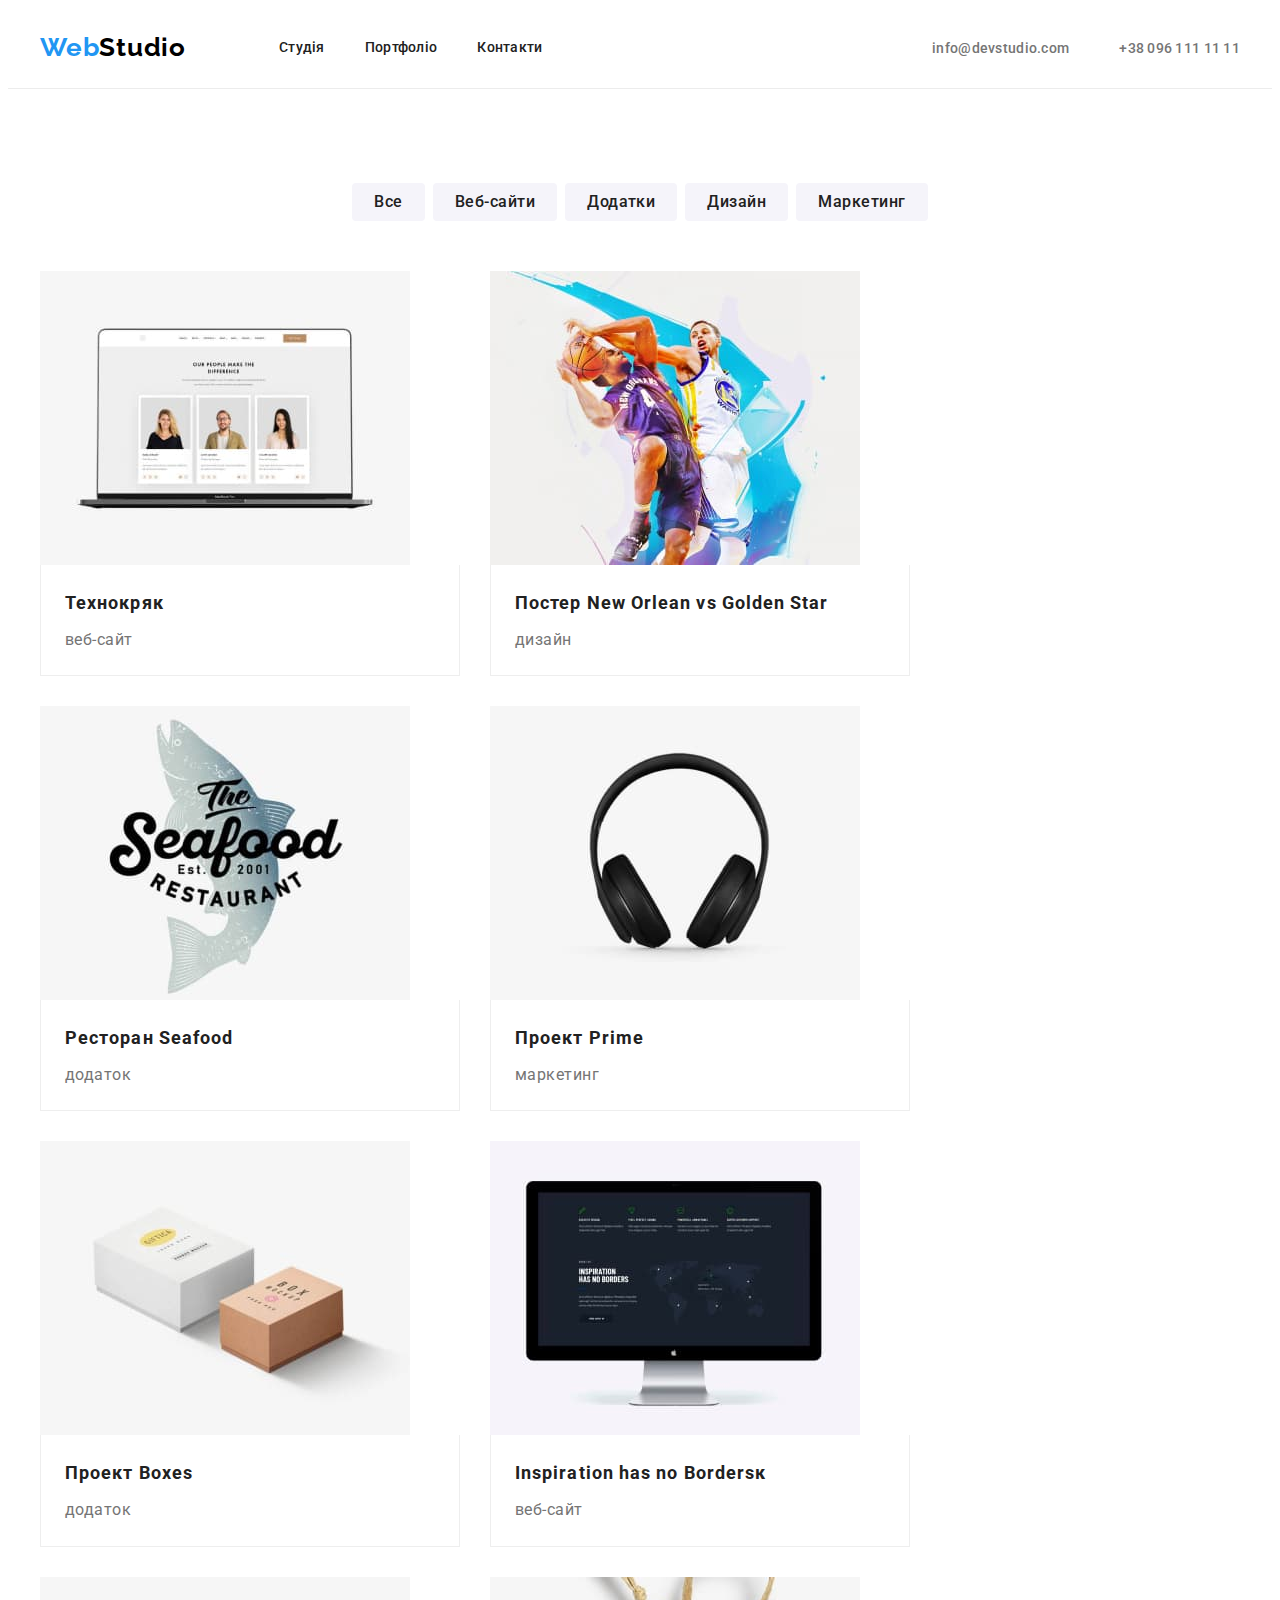
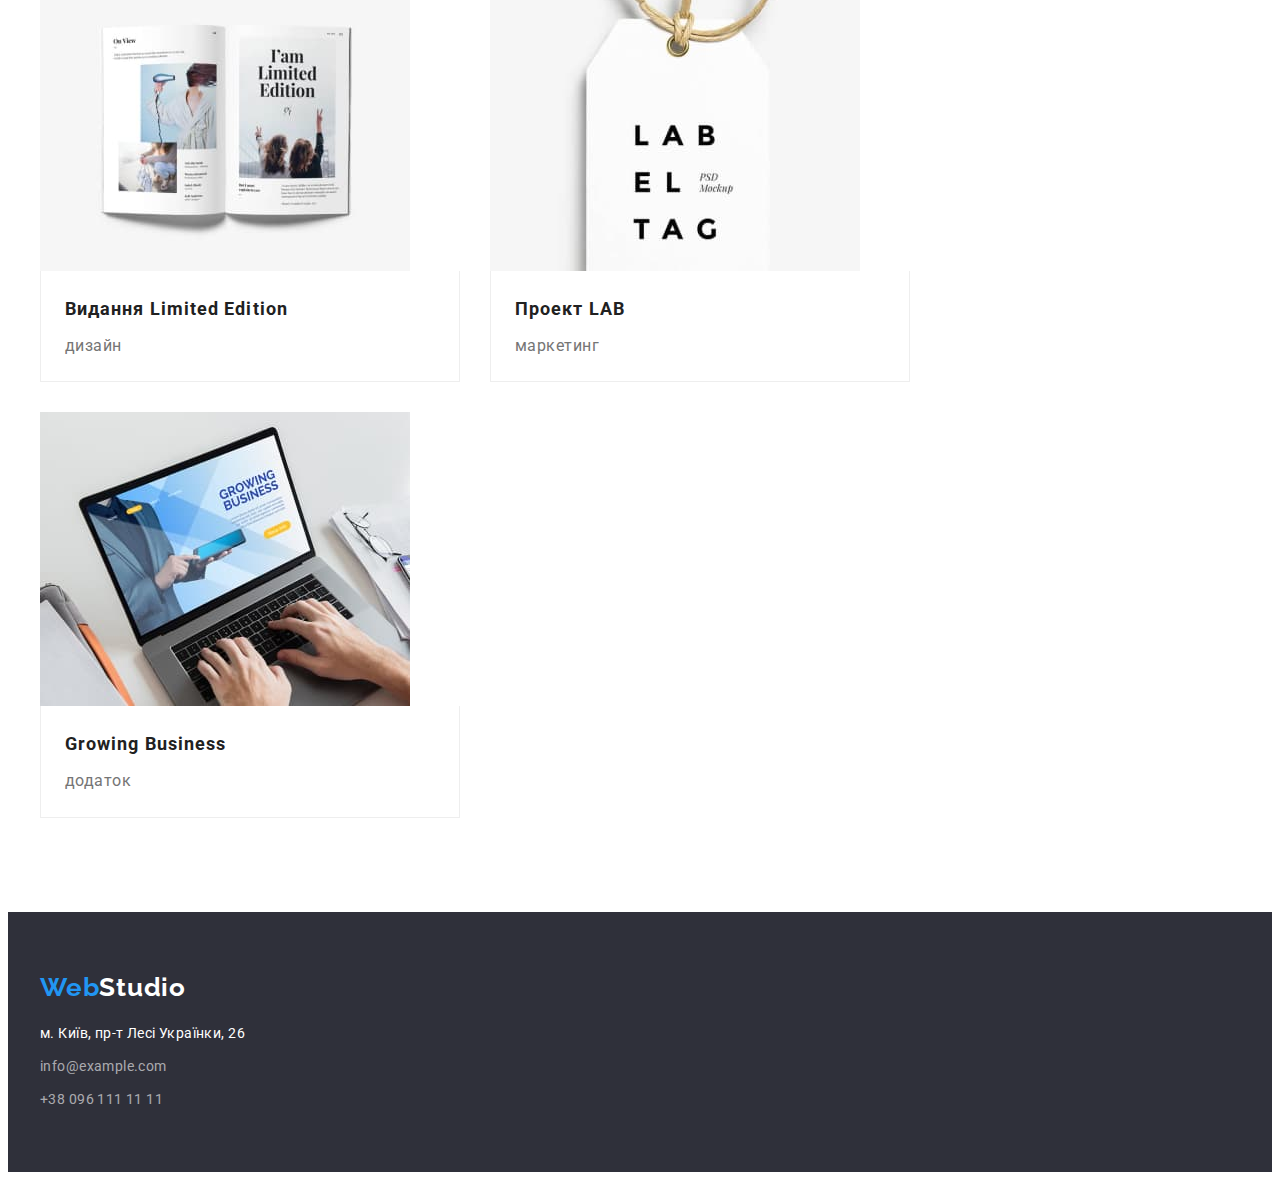
==== portfolio.html @ c410580d "Copy files" ====
<!DOCTYPE html>
<html lang="uk-UA">
<head>
    <meta charset="UTF-8">
    <meta http-equiv="X-UA-Compatible" content="IE=edge">
    <meta name="viewport" content="width=device-width, initial-scale=1.0">
    <link rel="preconnect" href="https://fonts.googleapis.com">
    <link rel="preconnect" href="https://fonts.gstatic.com" crossorigin>
    <link href="https://fonts.googleapis.com/css2?family=Raleway:wght@700&family=Roboto:wght@400;500;700;900&display=swap" rel="stylesheet">
    <title>Портфоліо Веб Студії</title>
    <link rel="stylesheet" href="https://cdnjs.cloudflare.com/ajax/libs/modern-normalize/1.1.0/modern-normalize.min.css" integrity="sha512-wpPYUAdjBVSE4KJnH1VR1HeZfpl1ub8YT/NKx4PuQ5NmX2tKuGu6U/JRp5y+Y8XG2tV+wKQpNHVUX03MfMFn9Q==" crossorigin="anonymous" referrerpolicy="no-referrer" />
    <link rel="stylesheet" href="css/styles.css" />
</head>
<body>
<!--------HEADER--------->
    <header class="header">
        <div class="container header-container">
            <nav class="header-nav">
                <a class="header-logo link" href="./index.html">Web<span>Studio</span></a>
                <ul class="header-list list">
                    <li class="header-item"><a class="header-link link" href="./index.html">Студія</a></li>
                    <li class="header-item"><a class="header-link link" href="./portfolio.html">Портфоліо</a></li>
                    <li class="header-item"><a class="header-link link" href="">Контакти</a></li>
                </ul>
            </nav>
                <ul class="contacts list">
                    <li class="mail"><a class="contacts-link link" href="mailto:info@devstudio.com">info@devstudio.com</a></li>
                    <li class="tel"><a class="contacts-link link" href="tel:+380961111111">+38 096 111 11 11</a></li>
                </ul>
        </div>
    </header>
    <main>
<!--------PORTFOLIO--------->
        <h1 class="visually-hidden">Портфоліо</h1>
        <section class="portfolio section">
            <div class="container">
<!--FILTER BUTTON-->
            <h2 class="visually-hidden">Фільтри</h2>
            <ul class="filter-list list">
                <li class="portfolio-filter-item"><button type="button current" class="filter-btn">Все</button></li>
                <li class="portfolio-filter-item"><button type="button" class="filter-btn">Веб-сайти</button></li>
                <li class="portfolio-filter-item"><button type="button" class="filter-btn">Додатки</button></li>
                <li class="portfolio-filter-item"><button type="button" class="filter-btn">Дизайн</button></li>
                <li class="portfolio-filter-item"><button type="button" class="filter-btn">Маркетинг</button></li>
            </ul>
<!--------PORTFOLIO WORKS--------->
            <h2 class="visually-hidden">Приклади робіт</h2>
            <ul class="portfolio-list list">
                    <li class="portfolio-item">
                        <img src="images/portfolio-1.jpg" alt="Веб-сайт Технокряк" width="370" height="294" />
                        <div class="portfolio-description">
                        <h2 class="portfolio-title">Технокряк</h2>
                        <p class="portfolio-text">веб-сайт</p>
                        </div>
                    </li>
                    <li class="portfolio-item">
                        <img src="images/portfolio-2.jpg" alt="Дизайн постеру New Orlean vs Golden Star" width="370" height="294" />
                        <div class="portfolio-description">
                        <h2 class="portfolio-title">Постер New Orlean vs Golden Star</h2>
                        <p class="portfolio-text">дизайн</p>
                        </div>
                    </li>
                    <li class="portfolio-item">
                        <img src="images/portfolio-3.jpg" alt="Додаток для ресторану Seafood" width="370" height="294" />
                        <div class="portfolio-description">
                        <h2 class="portfolio-title">Ресторан Seafood</h2>
                        <p class="portfolio-text">додаток</p>
                        </div>
                    </li>
                    <li class="portfolio-item">
                        <img src="images/portfolio-4.jpg" alt="Маркетинг проект Prime" width="370" height="294" />
                        <div class="portfolio-description">
                        <h2 class="portfolio-title">Проект Prime</h2>
                        <p class="portfolio-text">маркетинг</p>
                        </div>
                    </li>
                    <li class="portfolio-item">
                        <img src="images/portfolio-5.jpg" alt="Додаток для проекту Boxes" width="370" height="294" />
                        <div class="portfolio-description">
                        <h2 class="portfolio-title">Проект Boxes</h2>
                        <p class="portfolio-text">додаток</p>
                        </div>
                    </li>
                    <li class="portfolio-item">
                        <img src="images/portfolio-6.jpg" alt="Веб-сайт Inspiration has no Bordersк" width="370" height="294" />
                        <div class="portfolio-description">
                        <h2 class="portfolio-title">Inspiration has no Bordersк</h2>
                        <p class="portfolio-text">веб-сайт</p>
                        </div>
                    </li>
                    <li class="portfolio-item">
                        <img src="images/portfolio-7.jpg" alt="Дизайн видання Limited Edition" width="370" height="294" />
                        <div class="portfolio-description">
                        <h2 class="portfolio-title">Видання Limited Edition</h2>
                        <p class="portfolio-text">дизайн</p>
                        </div>
                    </li>
                    <li class="portfolio-item">
                        <img src="images/portfolio-8.jpg" alt="Маркетинг проекту LAB" width="370" height="294" />
                        <div class="portfolio-description">
                        <h2 class="portfolio-title">Проект LAB</h2>
                        <p class="portfolio-text">маркетинг</p>
                        </div>
                    </li>
                    <li class="portfolio-item">
                        <img src="images/portfolio-9.jpg" alt="Додаток для Growing Business" width="370" height="294" />
                        <div class="portfolio-description">
                        <h2 class="portfolio-title">Growing Business</h2>
                        <p class="portfolio-text">додаток</p>
                        </div>
                    </li>
                </ul>
            </div>
        </section>
    </main>
<!--------FOOTER---------> 
    <footer class="footer">
        <div class="container">
            <a class="footer-logo link" href="./index.html">Web<span>Studio</span></a>
            <address class="address">
                <ul class="adress-list list">
                    <li class="address-item address-link-item"><a class="address-link link" href="https://goo.gl/maps/mcbDyAHMGKXvk1hA8" target="_blank" rel="noopener noreferrer">м. Київ, пр-т Лесі Українки, 26</a></li>
                    <li class="address-item mail-link-item"><a class="mail-link link" href="mailto:info@example.com">info@example.com</a></li>
                    <li class="address-item"><a class="tel-link link" href="tel:+380961111111">+38 096 111 11 11</a></li>
                </ul>
            </address>
        </div>
    </footer>
</body>
</html>
---- css/styles.css ----
:root {
/*--------FONTS---------*/
    --main-font: Roboto, sans-serif;
    --secondary-font: Raleway, sans-serif;
/*--------TEXT COLOR---------*/
    --main-page-color: #212121;
    --secondary-page-color: #757575;
    --accent-color: #2196f3;
/*--------BACKGROUND COLOR---------*/
    --dark: #2f303a;
    --light: #f5f4fa;
}

/*--------RESET STYLES---------*/

p,
h1,
h2,
h3,
h4,
h5,
h6 {
    margin: 0;
}

ul,
ol {
    margin: 0;
    padding-left: 0;
}

.list {
    list-style: none;
    padding: 0;
    margin: 0;
}

.link {
    text-decoration: none;
    color: currentColor;
}

/*--------BASE STYLES---------*/

.container {
    max-width: 1200px;
    margin-left: auto;
    margin-right: auto;
    padding-left: 15px;
    padding-right: 15px;
    /*outline: 2px solid red;*/
}

img {
    display: block;
    max-width: 100%;
    height: auto;
}

.section {
    padding-top: 94px;
    padding-bottom: 94px;
}

.visually-hidden {
    position: absolute;
    width: 1px;
    height: 1px;
    margin: -1px;
    border: 0;
    padding: 0;
    white-space: nowrap;
    clip-path: inset(100%);
    clip: rect(0 0 0 0);
    overflow: hidden;
}

/*--------BODY---------*/

body {
    font-family: var(--main-font);
    color: var(--main-page-color);
}

/*--------HEADER---------*/

.header {
    border-bottom: 1px solid #ececec;
}

.header-container {
    display: flex;
    align-items: center;
}

.header-list {
    display: flex;
    gap: 40px;
}

.header-logo {    
    margin-right: 93px;
    font-family: var(--secondary-font);
    font-weight: 700;
    font-size: 26px;
    line-height: 1.2;
    letter-spacing: 0.03em;
    color: var(--accent-color);
}

.header-nav {
    margin-right: auto;
    display: flex;
    align-items: center;
}

.header-logo span {
    color: #000000;
}

.header-link {
    display: block;
    padding-top: 32px;
    padding-bottom: 32px;
    font-weight: 500;
    font-size: 14px;
    line-height: 1.14;
    letter-spacing: 0.02em;
    color: var(--main-page-color);
}

.header-link:hover,
.header-link:focus,
.contacts-link:hover,
.contacts-link:focus {
    color: var(--accent-color);
}

.contacts {
    display: flex;
}

.mail {    
    margin-right: 50px;
}

.contacts-link {
    padding-top: 32px;
    padding-bottom: 32px;
    font-weight: 500;
    font-size: 14px;
    line-height: 1.14;
    letter-spacing: 0.02em;
    color: var(--secondary-page-color);
}

/*--------HERO---------*/

.hero {
    padding-top: 200px;
    padding-bottom: 200px;
    text-align: center;
    background-color: var(--dark);
}

.hero-title {
    width: 696px;
    margin-left: auto;
    margin-right: auto;
    margin-bottom: 30px;
    font-weight: 900;
    font-size: 44px;
    line-height: 1.36;
    letter-spacing: 0.06em;
    text-transform: uppercase;
    color: #ffffff;
}

.hero-btn {
    min-width: 200px;
    min-height: 50px;
    padding: 10px 32px;
    font-family: var(--main-font);
    font-weight: 700;
    font-size: 16px;
    line-height: 1.88;
    letter-spacing: 0.06em;
    cursor: pointer;
    color: #ffffff;
    background-color: var(--accent-color);
    border: none;
    box-shadow: 0px 4px 4px rgba(0, 0, 0, 0.15);
    border-radius: 4px;
}

.hero-btn:hover,
.hero-btn:focus {
    background-color: #188ce8;
    border: none;
}

/*--------FEATURES---------*/

.features-list {
    display: flex;
}

.features-item {
    width: 270px;
    margin-right: 30px;
}

.features-item:last-child {
    margin-right: 0;
}

.features-title {
    margin-bottom: 10px;
    font-weight: 700;
    font-size: 14px;
    line-height: 1.14;
    letter-spacing: 0.03em;
    text-transform: uppercase;
}

.features-text {
    font-size: 14px;
    line-height: 1.71;
    letter-spacing: 0.03em;
    color: var(--secondary-page-color);
}

/*--------WORK---------*/

.work {
    padding-top: 0;
}

.work-title {
    margin-bottom: 50px;
    font-weight: 700;
    font-size: 36px;
    line-height: 1.16;
    letter-spacing: 0.03em;
    text-align: center;
}

.work-list {
    display: flex;
    margin-right: auto;
    margin-left: auto;
}

.work-item {
    margin-right: 30px;
}

.work-item:last-child {
    margin-right: 0;
}

/*--------OUR TEAM---------*/

.team {
    background-color: var(--light);
}

.team-title {
    margin-bottom: 50px;
    font-weight: 700;
    font-size: 36px;
    line-height: 1.2;
    text-align: center;
    letter-spacing: 0.03em;
    color: var(--main-page-color);
}

.team-cards {
    display: flex;
}

.card {
    margin-right: 30px;
    box-shadow: 0px 1px 3px rgba(0, 0, 0, 0.12), 0px 1px 1px rgba(0, 0, 0, 0.14), 0px 2px 1px rgba(0, 0, 0, 0.2);
    border-radius: 0px 0px 4px 4px;
}

.card:last-child {
    margin-right: 0;
}

.card-title {
    margin-bottom: 10px;
    font-weight: 500;
    font-size: 16px;
    line-height: 1.19;
    letter-spacing: 0.03em;
    text-align: center;
}

.card-text {
    font-size: 16px;
    line-height: 1.19;
    letter-spacing: 0.03em;
    text-align: center;
    color: var(--secondary-page-color);
}

.card-description {
    padding-top: 30px;
    padding-bottom: 30px;
    background-color: #ffffff;
}


/*--------FOOTER---------*/

.footer {
    background-color: var(--dark);
    padding-top: 60px;
    padding-bottom: 60px;
}

.footer-logo {
    display: inline-block;
    margin-bottom: 20px;
    font-family: var(--secondary-font);
    font-weight: 700;
    font-size: 26px;
    line-height: 1.19;
    letter-spacing: 0.03em;
    color: var(--accent-color);
}

.footer span {
    color: #ffffff;
}

.adress-list {
    font-style: normal;
}

.address-item {
    margin-bottom: 0;
}

.address-link {
    font-family: var(--main-font);
    font-size: 14px;
    line-height: 1.71;
    letter-spacing: 0.03em;
    color: #ffffff;
}

.address-link-item,
.mail-link-item {
    margin-bottom: 9px;
}

.mail-link,
.tel-link {
    font-family: var(--main-font);
    font-size: 14px;
    line-height: 1.71;
    letter-spacing: 0.03em;
    color: rgba(255, 255, 255, 0.6);
}

.address-link:hover,
.address-link:focus,
.mail-link:hover,
.mail-link:focus,
.tel-link:hover,
.tel-link:focus {
    color: var(--accent-color);
}

/*------------------PORTFOLIO.HTML------------------*/

/*--------FILTER---------*/

.filter-list {
    display: flex;
    margin-left: auto;
    margin-right: auto;
    justify-content: center;
    margin-bottom: 50px;
}

.filter-btn {
    padding-left: 22px;
    padding-right: 22px;
    padding-top: 6px;
    padding-bottom: 6px;
    font-family: var(--main-font);
    color: var(--main-page-color);
    font-weight: 500;
    font-size: 16px;
    line-height: 1.6;
    letter-spacing: 0.03em;
    text-align: center;
    background-color: var(--light);
    cursor: pointer;
    border: none;
    border-radius: 4px;
}

.filter-btn:hover,
.filter-btn:focus,
.current {
    color: #ffffff;
    background-color: var(--accent-color);
    box-shadow: 0px 3px 1px rgba(0, 0, 0, 0.1), 0px 1px 2px rgba(0, 0, 0, 0.08), 0px 2px 2px rgba(0, 0, 0, 0.12);
}

.portfolio-filter-item {
    margin-right: 8px;
}

.portfolio-filter-item:last-child {
    margin-right: 0;
}

/*--------PORTFOLIO---------*/

.portfolio-list {
    display: flex;
    flex-wrap: wrap;
    gap: 30px;
}

.portfolio-item {
    flex-basis: calc((100% - 2 * 30) / 3);
}

.portfolio-title {
    margin-bottom: 4px;
    font-weight: 700;
    font-size: 18px;
    line-height: 2;
    letter-spacing: 0.06em;
}

.portfolio-text {
    font-size: 16px;
    line-height: 1.9;
    letter-spacing: 0.03em;
    color: var(--secondary-page-color);
}

.portfolio-description {
    padding-top: 20px;
    padding-bottom: 20px;
    padding-left: 24px;
    padding-right: 24px;
    width: 370px;
    border: 1px solid #eeeeee;
    border-top: none;
}
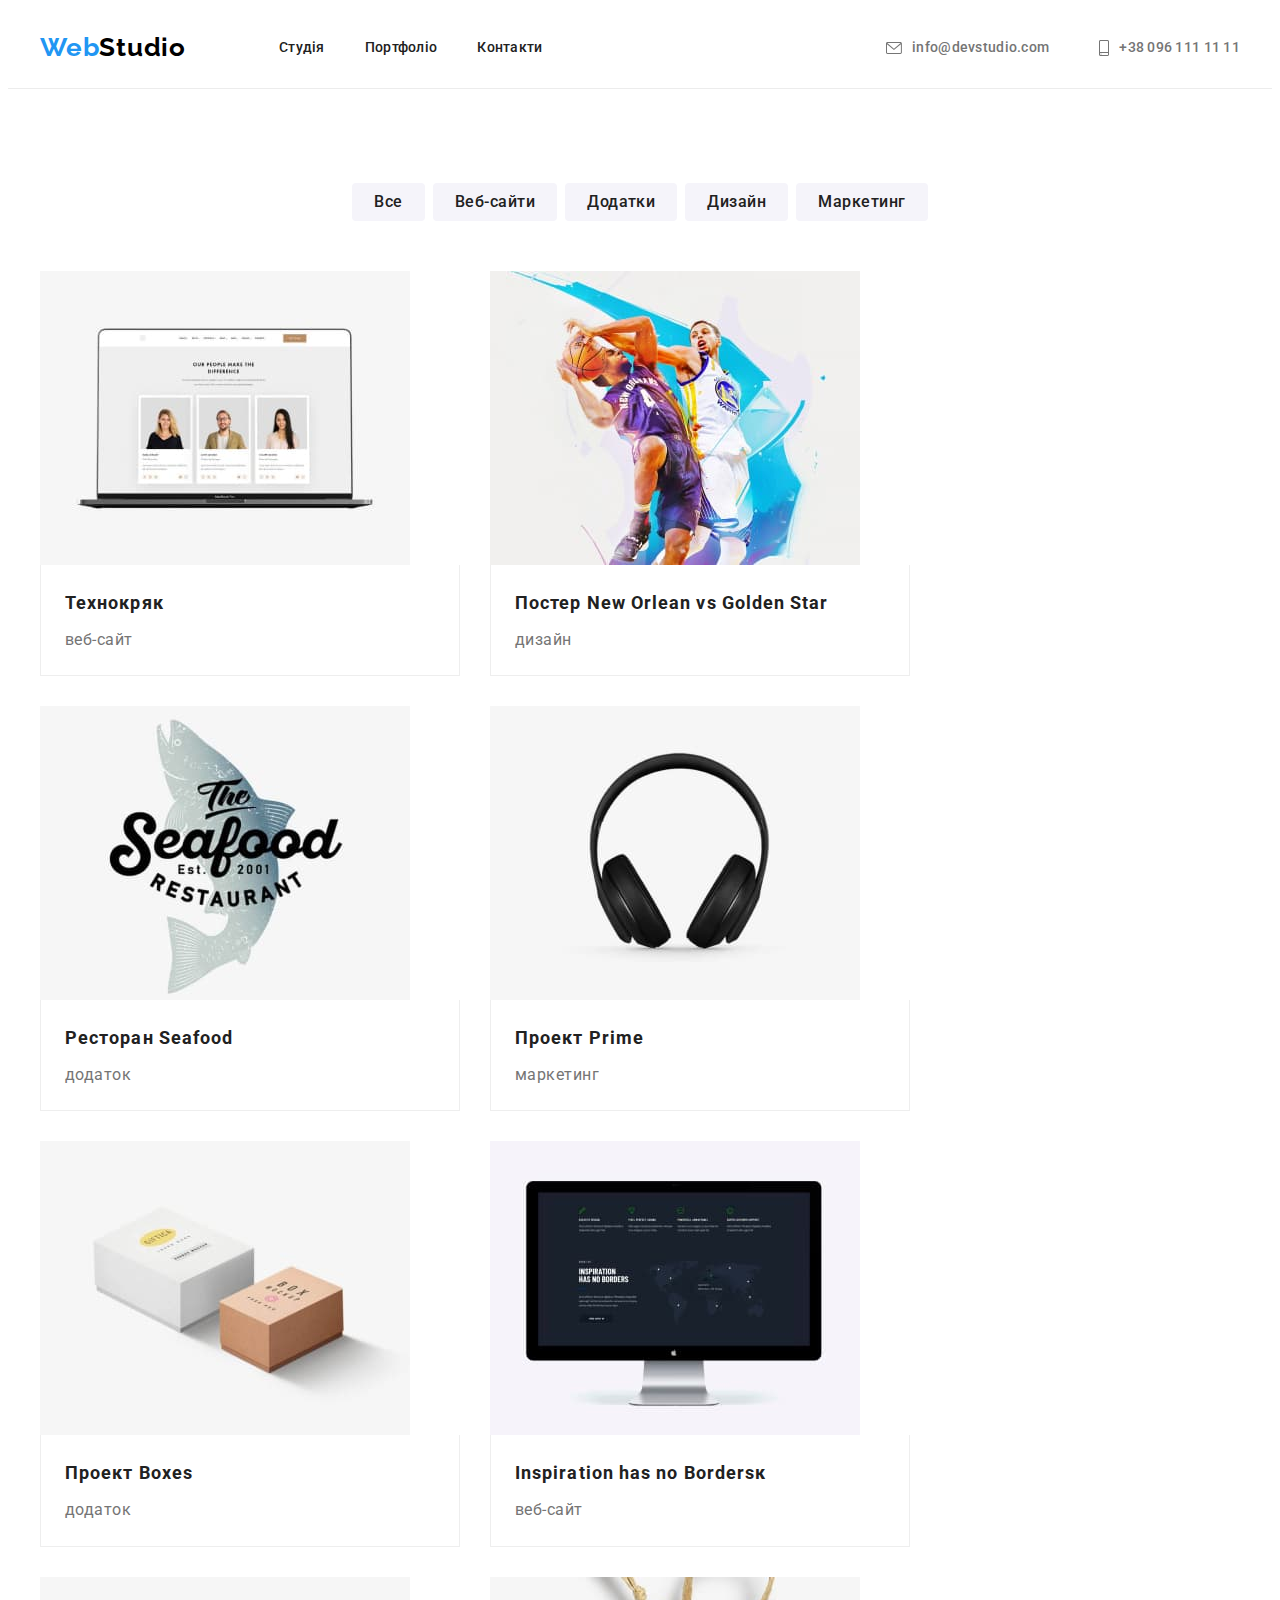
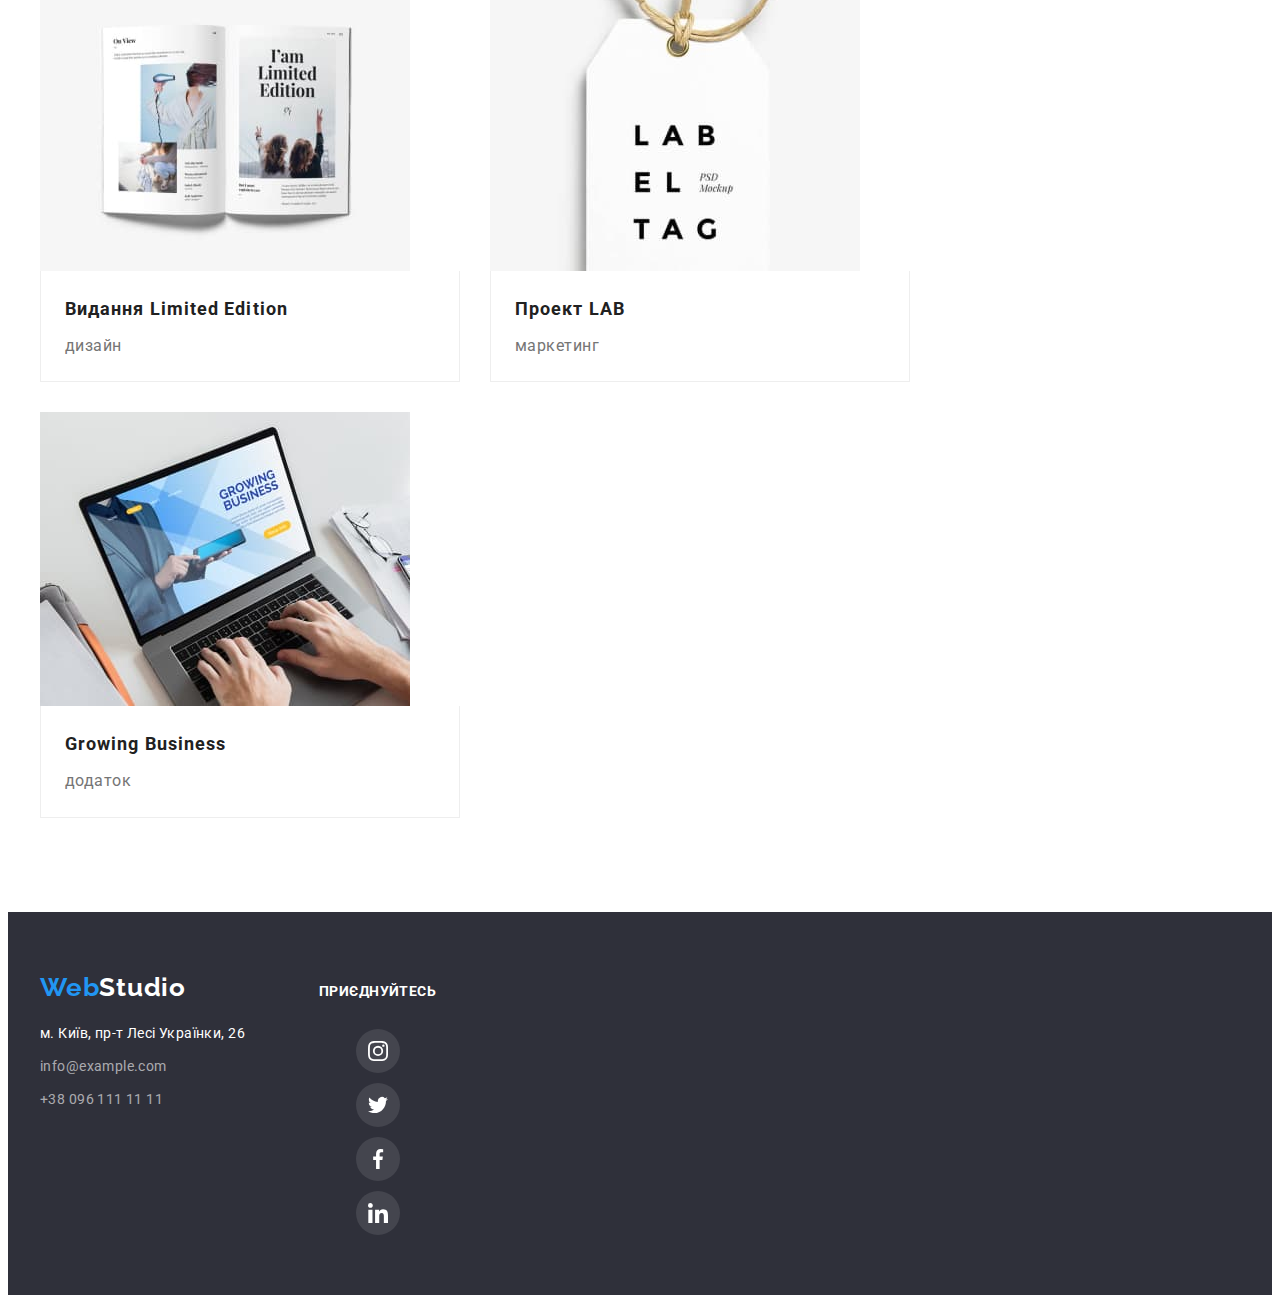
==== commit 4b55c084: "some changes" ====
--- a/portfolio.html
+++ b/portfolio.html
@@ -24,8 +24,8 @@
                 </ul>
             </nav>
                 <ul class="contacts list">
-                    <li class="mail"><a class="contacts-link link" href="mailto:info@devstudio.com">info@devstudio.com</a></li>
-                    <li class="tel"><a class="contacts-link link" href="tel:+380961111111">+38 096 111 11 11</a></li>
+                    <li class="mail"><a class="contacts-link link" href="mailto:info@devstudio.com"> <svg class="contact-icon" width="16" height="12"><use href="./images/icons.svg#icon-mail-ico"></use></svg> info@devstudio.com</a></li>
+                    <li class="tel"><a class="contacts-link link" href="tel:+380961111111"> <svg class="contact-icon" width="10" height="16"><use href="./images/icons.svg#icon-phone-ico"></use></svg> +38 096 111 11 11</a></li>
                 </ul>
         </div>
     </header>
@@ -116,14 +116,55 @@
 <!--------FOOTER---------> 
     <footer class="footer">
         <div class="container">
-            <a class="footer-logo link" href="./index.html">Web<span>Studio</span></a>
-            <address class="address">
-                <ul class="adress-list list">
-                    <li class="address-item address-link-item"><a class="address-link link" href="https://goo.gl/maps/mcbDyAHMGKXvk1hA8" target="_blank" rel="noopener noreferrer">м. Київ, пр-т Лесі Українки, 26</a></li>
-                    <li class="address-item mail-link-item"><a class="mail-link link" href="mailto:info@example.com">info@example.com</a></li>
-                    <li class="address-item"><a class="tel-link link" href="tel:+380961111111">+38 096 111 11 11</a></li>
+            <div class="footer-container">
+                <a class="footer-logo link" href="./index.html">Web<span>Studio</span></a>
+                <address class="address">
+                    <ul class="adress-list list">
+                        <li class="address-item address-link-item"><a class="address-link link" href="https://goo.gl/maps/mcbDyAHMGKXvk1hA8" target="_blank" rel="noopener noreferrer">м. Київ, пр-т Лесі Українки, 26</a></li>
+                        <li class="address-item mail-link-item"><a class="mail-link link" href="mailto:info@example.com">info@example.com</a></li>
+                        <li class="address-item"><a class="tel-link link" href="tel:+380961111111">+38 096 111 11 11</a></li>
+                    </ul>
+                </address>
+            </div>
+            <div class="footer-container footer-container-social">
+                <h3 class="footer-join-title">Приєднуйтесь</h3>
+                <ul class="footer-social list">
+                    <li class="footer-social-item">
+                        <a href="" class="footer-social-link link" aria-label="instagram">
+                            <svg class="footer-social-icon" width="20" height="20">
+                                <use href="./images/icons.svg#icon-instagram-social"></use>
+                            </svg>
+                        </a>
+                    </li>
                 </ul>
-            </address>
+                <ul class="footer-social list">
+                    <li class="footer-social-item">
+                        <a href="" class="footer-social-link link" aria-label="twitter">
+                            <svg class="footer-social-icon" width="20" height="20">
+                                <use href="./images/icons.svg#icon-twitter-social"></use>
+                            </svg>
+                        </a>
+                    </li>
+                </ul>
+                <ul class="footer-social list">
+                    <li class="footer-social-item">
+                        <a href="" class="footer-social-link link" aria-label="facebook">
+                            <svg class="footer-social-icon" width="20" height="20">
+                                <use href="./images/icons.svg#icon-facebook-social"></use>
+                            </svg>
+                        </a>
+                    </li>
+                </ul>
+                <ul class="footer-social list">
+                    <li class="footer-social-item">
+                        <a href="" class="footer-social-link link" aria-label="linkedin">
+                            <svg class="footer-social-icon" width="20" height="20">
+                                <use href="./images/icons.svg#icon-linkedin-social"></use>
+                            </svg>
+                        </a>
+                    </li>
+                </ul>
+            </div>
         </div>
     </footer>
 </body>
--- a/css/styles.css
+++ b/css/styles.css
@@ -140,6 +140,12 @@
     display: flex;
 }
 
+.contact-icon {
+    fill: currentColor;
+    margin-right: 10px;
+    background-position: center;
+}
+
 .mail {    
     margin-right: 50px;
 }
@@ -152,6 +158,8 @@
     line-height: 1.14;
     letter-spacing: 0.02em;
     color: var(--secondary-page-color);
+    display: flex;
+    align-items: center;
 }
 
 /*--------HERO---------*/
@@ -161,6 +169,14 @@
     padding-bottom: 200px;
     text-align: center;
     background-color: var(--dark);
+    background-image: linear-gradient(rgba(47, 48, 58, 0.4), rgba(47, 48, 58, 0.4)), url(../images/background-img.jpg);
+    background-repeat: no-repeat;
+    background-position: center;
+    background-size: cover;
+    height: 600px;
+    max-width: 1600px;
+    margin-left: auto;
+    margin-right: auto;
 }
 
 .hero-title {
@@ -214,6 +230,16 @@
     margin-right: 0;
 }
 
+.features-icon-container {
+    display: flex;
+    height: 120px;
+    margin-bottom: 30px;
+    align-items: center;
+    justify-content: center;
+    border-radius: 4px;
+    background-color: var(--light);
+}
+
 .features-title {
     margin-bottom: 10px;
     font-weight: 700;
@@ -304,6 +330,7 @@
     letter-spacing: 0.03em;
     text-align: center;
     color: var(--secondary-page-color);
+    margin-bottom: 16px;
 }
 
 .card-description {
@@ -312,6 +339,83 @@
     background-color: #ffffff;
 }
 
+.card-social {
+    display: flex;
+    align-items: center;
+    justify-content: center;
+    gap: 10px;
+}
+
+.card-social-item {
+    width: 44px;
+    height: 44px;
+}
+
+.card-social-link {
+    display: flex;
+    align-items: center;
+    justify-content: center;
+    height: 100%;    
+    color: #AFB1B8;
+    background-color: #ffffff;
+    border-radius: 50%;
+}
+
+.card-social-link:hover,
+.card-social-link:focus {
+    background-color: var(--accent-color);
+    color: #ffffff;
+}
+
+.card-social-icon {
+    fill: currentColor;
+}
+
+/*--------CLIENTS---------*/
+
+.clients-title {
+    margin-bottom: 50px;
+    font-weight: 700;
+    font-size: 36px;
+    line-height: 1.16;
+    letter-spacing: 0.03em;
+    text-align: center;
+}
+
+.clients-list {
+    display: flex;
+    justify-content: center;
+}
+
+
+.clients-item:not(:last-child){
+    margin-right: 30px;
+}
+
+.clients-item {
+    width: 170px;
+    height: 92px;
+}
+
+.clients-link {
+    display: flex;
+    height: 100%;
+    align-items: center;
+    justify-content: center;
+    color: #AFB1B8;
+    border: 1px solid #AFB1B8;
+    border-radius: 4px;
+}
+
+.clients-link:hover,
+.clients-link:focus {
+    color: var(--accent-color);
+    border: 1px solid var(--accent-color)
+}
+
+.clients-icon {
+    fill: currentColor;
+}
 
 /*--------FOOTER---------*/
 
@@ -373,6 +477,59 @@
 .tel-link:hover,
 .tel-link:focus {
     color: var(--accent-color);
+}
+
+.footer-container {
+    display: inline-grid;
+    align-items: baseline;
+}
+
+.footer-container-social {
+    gap: 10px;
+}
+
+.footer-container:not(:last-child) {
+    margin-right: 70px;
+}
+
+.footer-join-title {
+    margin-top: 0;
+    margin-bottom: 20px;
+    font-weight: 700;
+    font-size: 14px;
+    line-height: 16px;
+    letter-spacing: 0.03em;
+    text-transform: uppercase;
+    color: #ffffff;
+}
+
+.footer-social {
+    display: flex;
+    justify-content: center;
+}
+
+.footer-social-item {
+    width: 44px;
+    height: 44px;
+}
+
+.footer-social-link {
+    display: flex;
+    align-items: center;
+    justify-content: center;
+    height: 100%;
+    color: #ffffff;
+    background-color: rgba(255, 255, 255, 0.1);
+    border-radius: 50%;
+}
+
+.footer-social-link:hover,
+.footer-social-link:focus {
+    background-color: var(--accent-color);
+}
+
+.footer-social-icon {
+    fill: currentColor;
 }
 
 /*------------------PORTFOLIO.HTML------------------*/
@@ -433,6 +590,10 @@
     flex-basis: calc((100% - 2 * 30) / 3);
 }
 
+.portfolio-item:hover {
+    box-shadow: 0px 1px 1px rgba(0, 0, 0, 0.12), 0px 4px 4px rgba(0, 0, 0, 0.06), 1px 4px 6px rgba(0, 0, 0, 0.16);
+}
+
 .portfolio-title {
     margin-bottom: 4px;
     font-weight: 700;
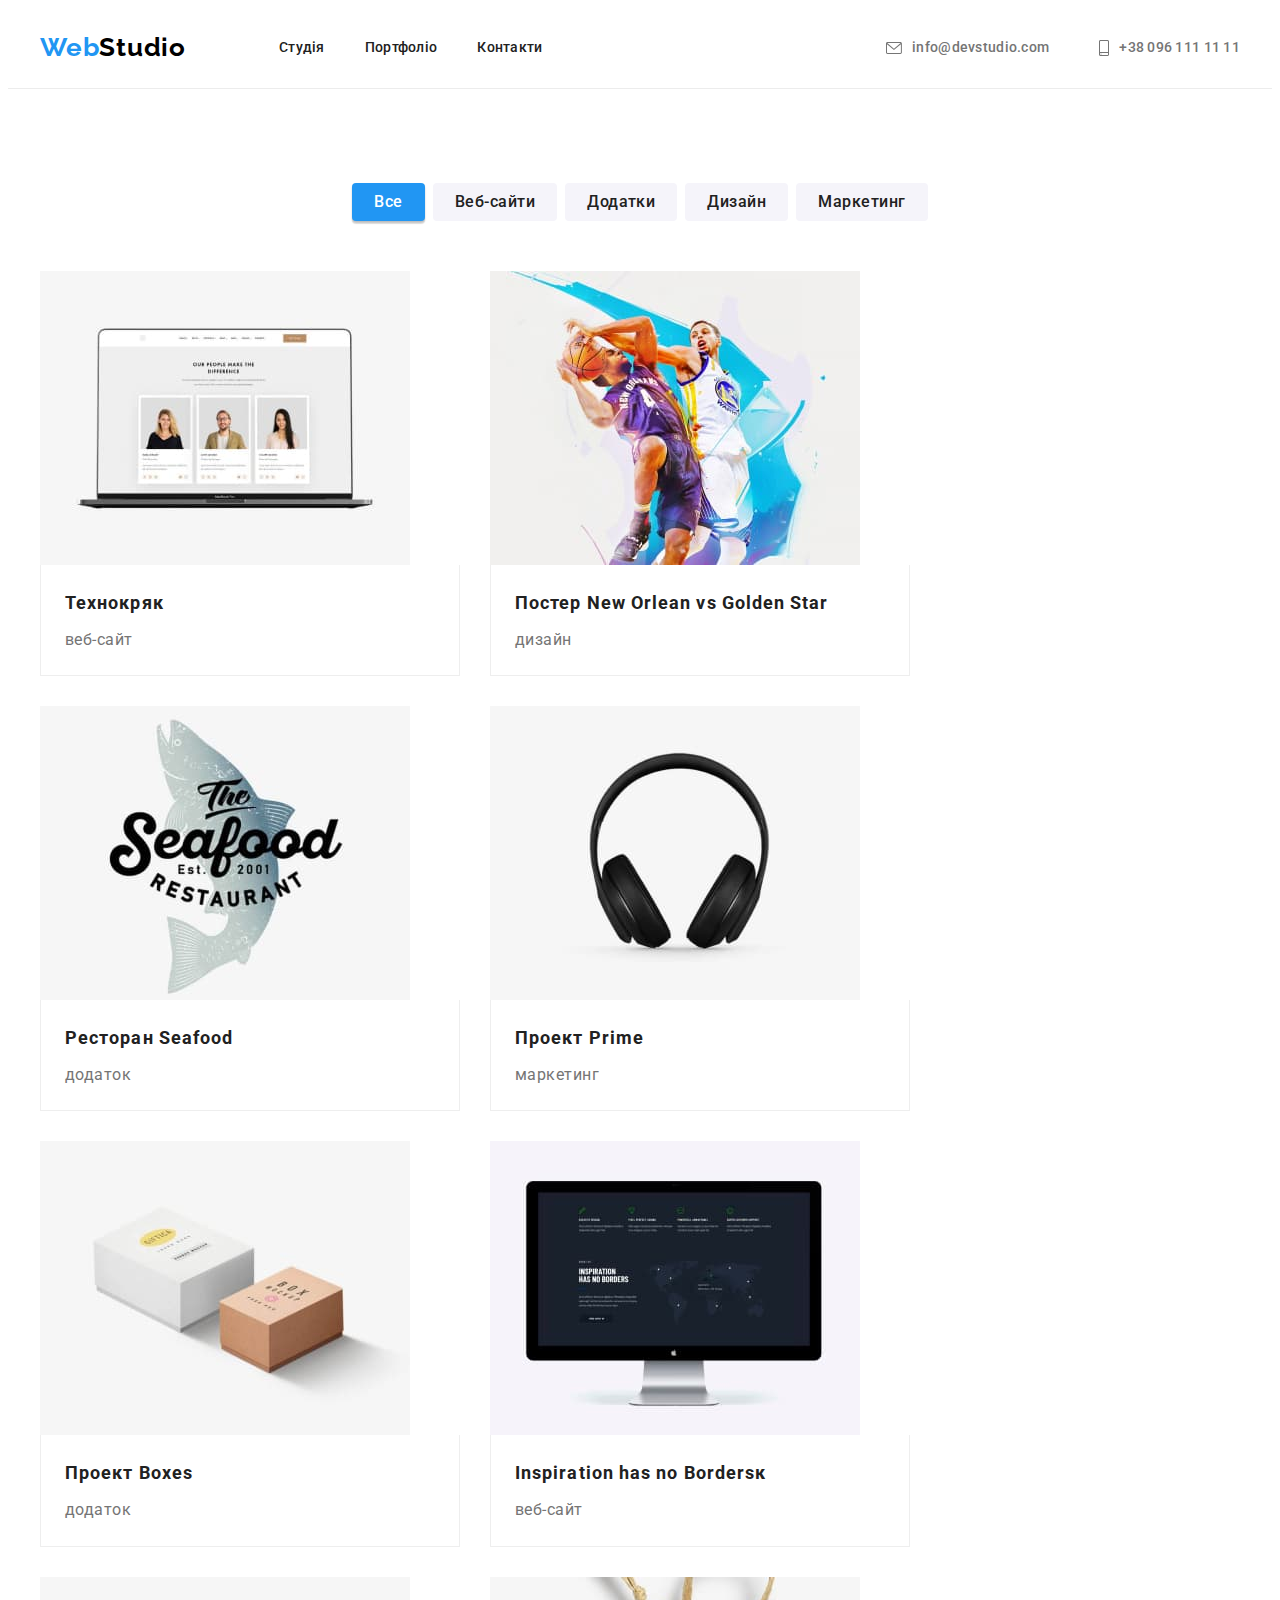
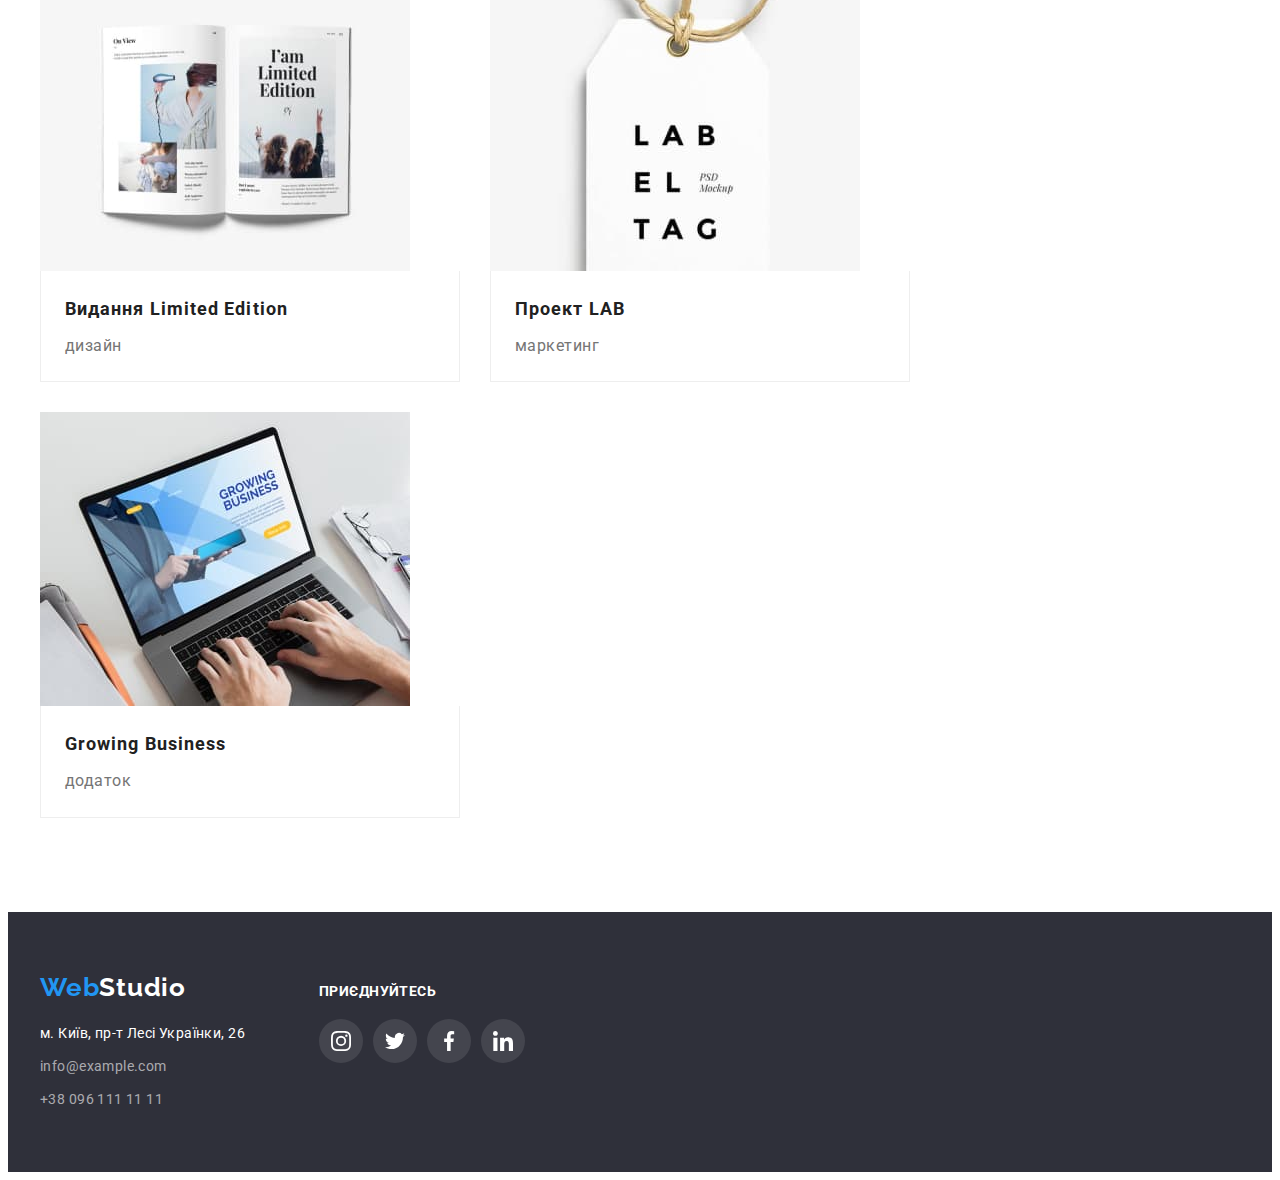
==== commit 06af5d9a: "some changes" ====
--- a/portfolio.html
+++ b/portfolio.html
@@ -37,7 +37,7 @@
 <!--FILTER BUTTON-->
             <h2 class="visually-hidden">Фільтри</h2>
             <ul class="filter-list list">
-                <li class="portfolio-filter-item"><button type="button current" class="filter-btn">Все</button></li>
+                <li class="portfolio-filter-item"><button type="button" class="filter-btn current">Все</button></li>
                 <li class="portfolio-filter-item"><button type="button" class="filter-btn">Веб-сайти</button></li>
                 <li class="portfolio-filter-item"><button type="button" class="filter-btn">Додатки</button></li>
                 <li class="portfolio-filter-item"><button type="button" class="filter-btn">Дизайн</button></li>
@@ -130,39 +130,33 @@
                 <h3 class="footer-join-title">Приєднуйтесь</h3>
                 <ul class="footer-social list">
                     <li class="footer-social-item">
-                        <a href="" class="footer-social-link link" aria-label="instagram">
+                        <a href="" class="footer-social-link link" target="_blank" rel="noopener noreferrer" aria-label="instagram">
                             <svg class="footer-social-icon" width="20" height="20">
                                 <use href="./images/icons.svg#icon-instagram-social"></use>
                             </svg>
                         </a>
                     </li>
-                </ul>
-                <ul class="footer-social list">
                     <li class="footer-social-item">
-                        <a href="" class="footer-social-link link" aria-label="twitter">
+                        <a href="" class="footer-social-link link" target="_blank" rel="noopener noreferrer" aria-label="twitter">
                             <svg class="footer-social-icon" width="20" height="20">
                                 <use href="./images/icons.svg#icon-twitter-social"></use>
                             </svg>
                         </a>
                     </li>
-                </ul>
-                <ul class="footer-social list">
                     <li class="footer-social-item">
-                        <a href="" class="footer-social-link link" aria-label="facebook">
+                        <a href="" class="footer-social-link link" target="_blank" rel="noopener noreferrer" aria-label="facebook">
                             <svg class="footer-social-icon" width="20" height="20">
                                 <use href="./images/icons.svg#icon-facebook-social"></use>
                             </svg>
                         </a>
                     </li>
-                </ul>
-                <ul class="footer-social list">
                     <li class="footer-social-item">
-                        <a href="" class="footer-social-link link" aria-label="linkedin">
+                        <a href="" class="footer-social-link link" target="_blank" rel="noopener noreferrer" aria-label="linkedin">
                             <svg class="footer-social-icon" width="20" height="20">
                                 <use href="./images/icons.svg#icon-linkedin-social"></use>
                             </svg>
                         </a>
-                    </li>
+                    </li>                   
                 </ul>
             </div>
         </div>
--- a/css/styles.css
+++ b/css/styles.css
@@ -290,85 +290,77 @@
 .team {
     background-color: var(--light);
 }
+.team-cards {
+    display: flex;
+    text-align: center;
+    gap: 30px;
+}
 
 .team-title {
+    font-weight: 700;
+    font-size: 36px;
+    line-height: 1.17;
+    text-align: center;
+    letter-spacing: 0.03em;
+    color: var(--main-page-color);
     margin-bottom: 50px;
-    font-weight: 700;
-    font-size: 36px;
-    line-height: 1.2;
-    text-align: center;
-    letter-spacing: 0.03em;
-    color: var(--main-page-color);
-}
-
-.team-cards {
-    display: flex;
-}
-
-.card {
-    margin-right: 30px;
-    box-shadow: 0px 1px 3px rgba(0, 0, 0, 0.12), 0px 1px 1px rgba(0, 0, 0, 0.14), 0px 2px 1px rgba(0, 0, 0, 0.2);
-    border-radius: 0px 0px 4px 4px;
-}
-
-.card:last-child {
-    margin-right: 0;
-}
-
+}
 .card-title {
-    margin-bottom: 10px;
     font-weight: 500;
     font-size: 16px;
     line-height: 1.19;
     letter-spacing: 0.03em;
-    text-align: center;
+    margin-bottom: 10px;
 }
 
 .card-text {
     font-size: 16px;
     line-height: 1.19;
     letter-spacing: 0.03em;
-    text-align: center;
     color: var(--secondary-page-color);
     margin-bottom: 16px;
 }
 
-.card-description {
+.card-box {
+    box-sizing: border-box;
+    background-color: #ffffff;
+    box-shadow: 0px 1px 3px rgba(0, 0, 0, 0.12), 0px 1px 1px rgba(0, 0, 0, 0.14),
+    0px 2px 1px rgba(0, 0, 0, 0.2);
+    border-radius: 0px 0px 4px 4px;
+}
+
+.card-wrap {
     padding-top: 30px;
     padding-bottom: 30px;
-    background-color: #ffffff;
-}
-
-.card-social {
-    display: flex;
-    align-items: center;
+}
+
+.team-social {
+    display: flex;
     justify-content: center;
     gap: 10px;
 }
-
-.card-social-item {
+.team-social-link {
     width: 44px;
     height: 44px;
-}
-
-.card-social-link {
+    border-radius: 50%;
+    background-color: transparent;
     display: flex;
     align-items: center;
     justify-content: center;
-    height: 100%;    
-    color: #AFB1B8;
-    background-color: #ffffff;
-    border-radius: 50%;
-}
-
-.card-social-link:hover,
-.card-social-link:focus {
+}
+
+.team-social-icon {
+    fill: #AFB1B8;
+}
+
+.team-social-link:hover,
+.team-social-link:focus {
     background-color: var(--accent-color);
-    color: #ffffff;
-}
-
-.card-social-icon {
-    fill: currentColor;
+}
+
+.team-social-link:hover .team-social-icon,
+.team-social-link:focus .team-social-icon {
+    fill: #ffffff;
 }
 
 /*--------CLIENTS---------*/
@@ -484,10 +476,6 @@
     align-items: baseline;
 }
 
-.footer-container-social {
-    gap: 10px;
-}
-
 .footer-container:not(:last-child) {
     margin-right: 70px;
 }
@@ -506,6 +494,7 @@
 .footer-social {
     display: flex;
     justify-content: center;
+    gap: 10px;
 }
 
 .footer-social-item {
